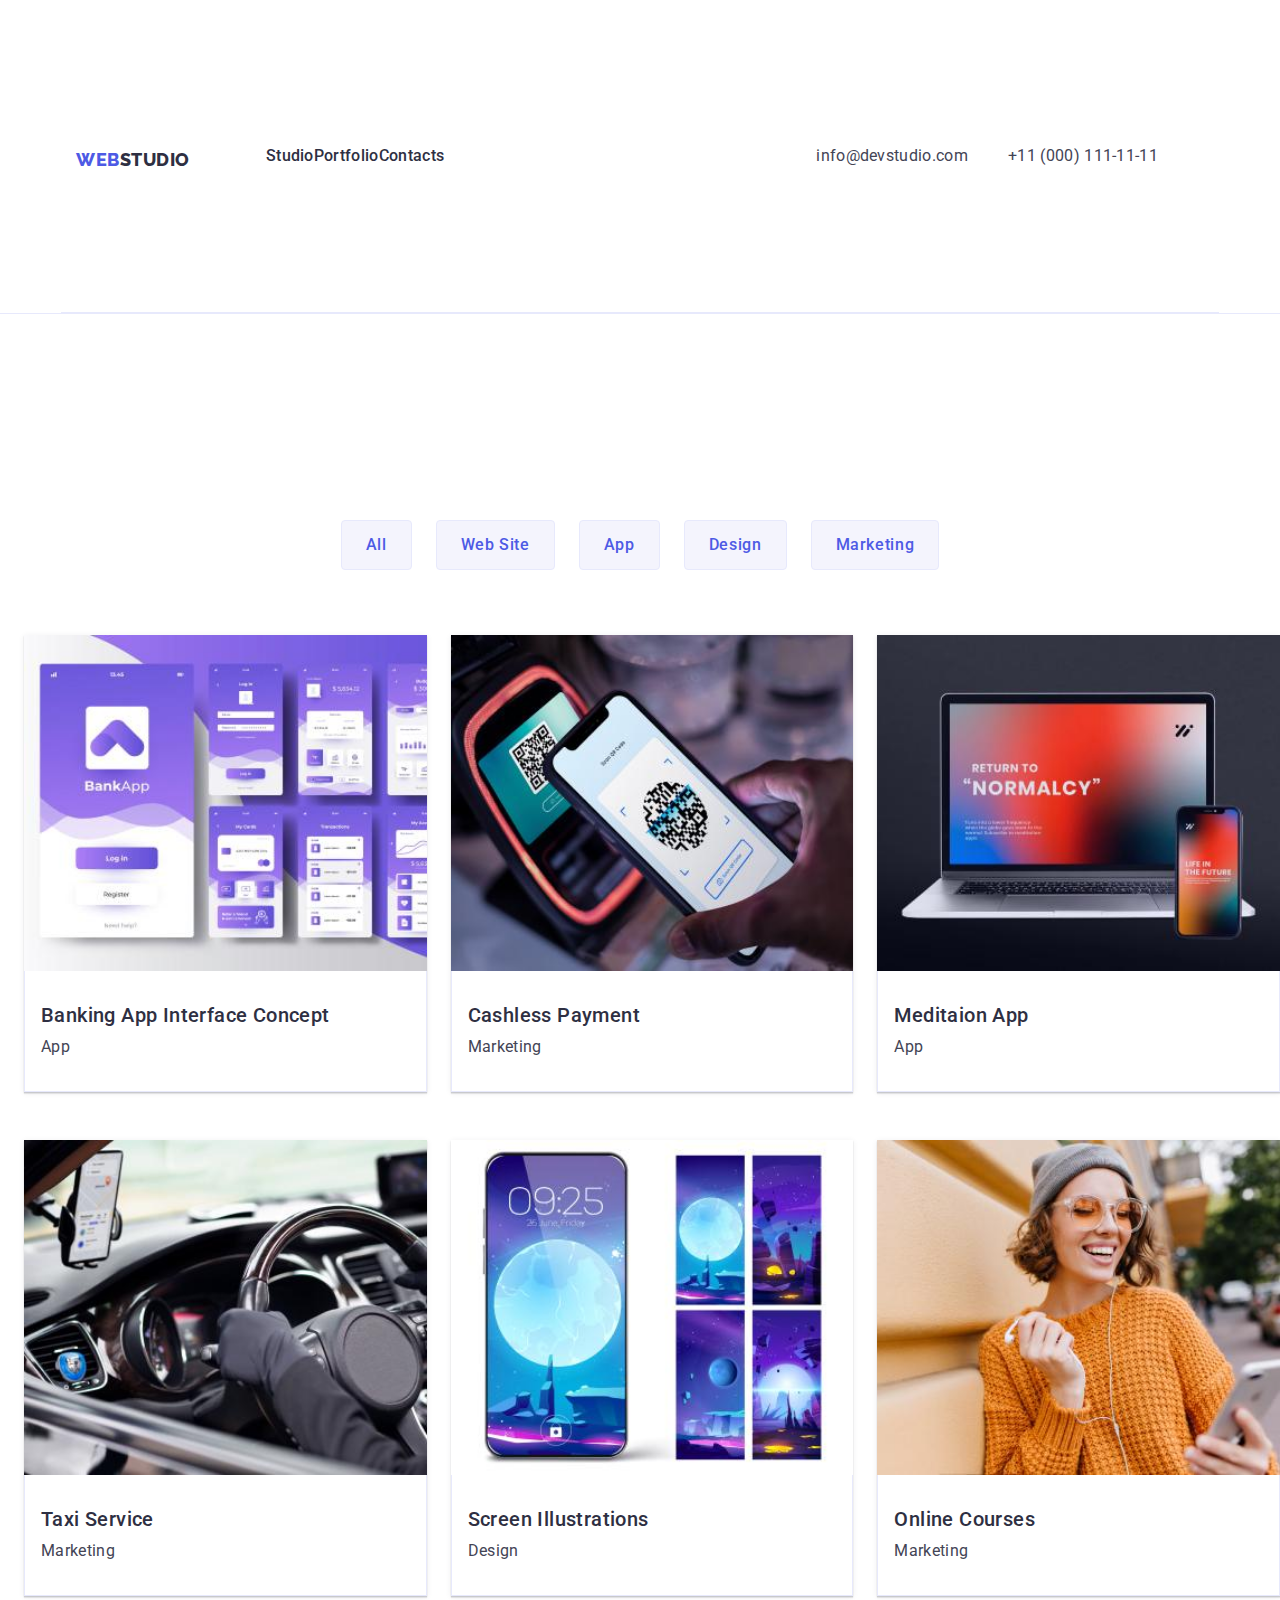
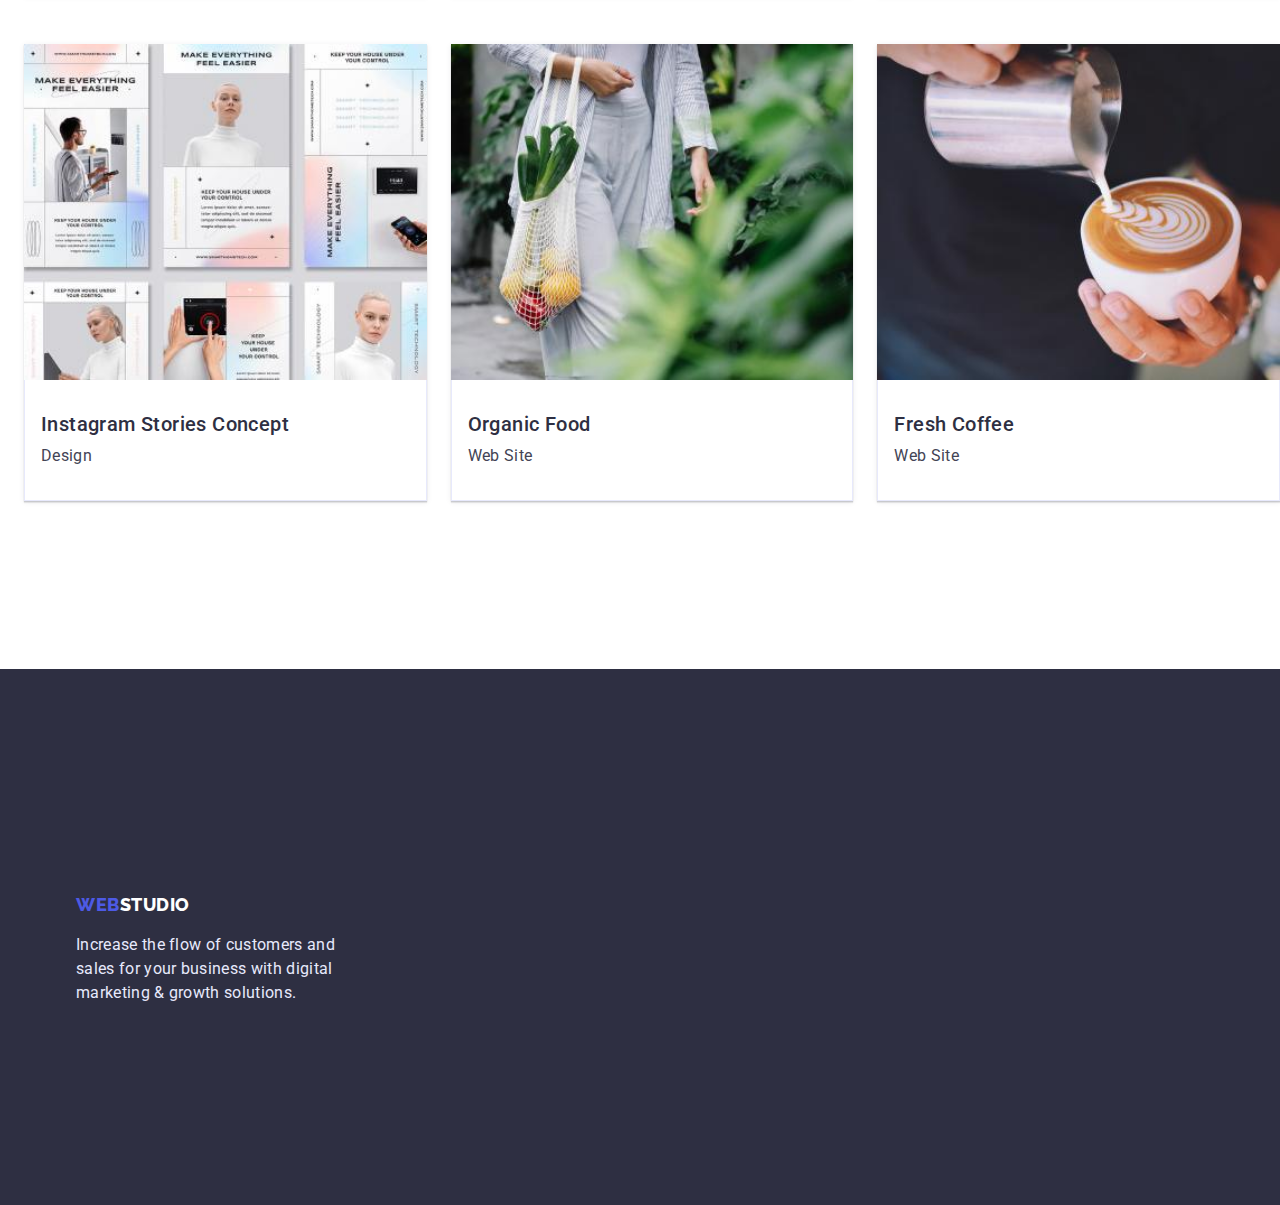
==== portfolio.html @ 68aa5634 "updated" ====
<!DOCTYPE html>
<html lang="en">
  <head>
    <meta charset="UTF-8" />
    <meta
      http-equiv="X-UA-Compatible"
      content="IE=edge"
    />
    <meta
      name="viewport"
      content="width=device-width, initial-scale=1.0"
    />
    <title>WebStudio</title>
    <link
      href="https://fonts.googleapis.com/css2?family=Raleway:wght@700&family=Roboto:wght@400;500;700;900&display=swap"
      rel="stylesheet"
    />
    <link
      href="//cdnjs.cloudflare.com/ajax/libs/modern-normalize/1.1.0/modern-normalize.min.css"
      rel="stylesheet"
    />
    <link
      rel="stylesheet"
      href="./css/styles.css"
    />
  </head>
  <body>
    <!-- Header sectionn -->
    <header class="header-section">
      <div class="container header-section border-header">
        <nav class="nav-section">
          <a
            class="logo"
            href="./index.html"
            ><span class="accent">Web</span
            ><span class="end-logo">Studio</span></a
          >
          <ul class="nav-list">
            <li>
              <a
                href="./index.html"
                class="link"
                >Studio</a
              >
            </li>
            <li>
              <a
                href="./portfolio.html"
                class="link"
                >Portfolio</a
              >
            </li>
            <li>
              <a
                href="contacts"
                class="link"
                >Contacts</a
              >
            </li>
          </ul>
          <address class="contact-section">
            <ul class="list-link">
              <li>
                <a
                  href="mailto:info@devstudio.com"
                  class="link-primary"
                  >info@devstudio.com</a
                >
              </li>
              <li>
                <a
                  href="tel:+110001111111"
                  class="link-secondary"
                  >+11 (000) 111-11-11</a
                >
              </li>
            </ul>
          </address>
        </nav>
      </div>
    </header>
    <main class="nav-page-section">
      <div class="container-button">
        <!-- hidden h1 -->
        <h1 class="visually-hidden-work-title">Navigation of the page</h1>
        <ul class="nav-button-list">
          <li>
            <button
              type="button"
              class="button-item"
            >
              All
            </button>
          </li>
          <li>
            <button
              type="button"
              class="button-item"
            >
              Web Site
            </button>
          </li>
          <li>
            <button
              type="button"
              class="button-item"
            >
              App
            </button>
          </li>
          <li>
            <button
              type="button"
              class="button-item"
            >
              Design
            </button>
          </li>
          <li>
            <button
              type="button"
              class="button-item"
            >
              Marketing
            </button>
          </li>
        </ul>
        <ul class="achivement-list">
          <li class="achivement-list-item">
            <a
              class="item-link"
              href=""
            >
              <img
                src="./images/img1.jpg"
                alt="Banking app"
                width="360"
              />
              <div class="form-card">
              <h2 class="achivement-title">Banking App Interface Concept</h2>
              <p class="achivement-text">App</p></a
            >
            </div>
          </li>
          <li class="achivement-list-item">
            <a
              class="item-link"
              href=""
            >
              <img
                src="./images/img2.jpg"
                alt="Cashless Payment"
                width="360"
              />
              <div class="form-card">
              <h2 class="achivement-title">Cashless Payment</h2>
              <p class="achivement-text">Marketing</p></a
            >
            </div>
          </li>
          <li class="achivement-list-item">
            <a
              class="item-link"
              href=""
              ><img
                src="./images/img3.jpg"
                alt="Meditaion App"
                width="360"
              />
              <div class="form-card">
              <h2 class="achivement-title">Meditaion App</h2>
              <p class="achivement-text">App</p></a
            >
            </div>
          </li>
          <li class="achivement-list-item">
            <a
              class="item-link"
              href=""
              ><img
                src="./images/img4.jpg"
                alt="Taxi Service"
                width="360"
              />
              <div class="form-card">
              <h2 class="achivement-title">Taxi Service</h2>
              <p class="achivement-text">Marketing</p></a
            >
            </div>
          </li>
          <li class="achivement-list-item">
            <a
              class="item-link"
              href=""
            >
              <img
                src="./images/img5.jpg"
                alt="Screen phone Illustrations"
                width="360"
              />
              <div class="form-card">
              <h2 class="achivement-title">Screen Illustrations</h2>
              <p class="achivement-text">Design</p></a
            >
            </div>
          </li>
          <li class="achivement-list-item">
            <a
              class="item-link"
              href=""
              ><img
                src="./images/img6.jpg"
                alt="Smiling girl"
                width="360"
              />
              <div class="form-card">
              <h2 class="achivement-title">Online Courses</h2>
              <p class="achivement-text">Marketing</p></a
            >
            </div>
          </li>
          <li class="achivement-list-item">
            <a
              class="item-link"
              href=""
            >
              <img
                src="./images/img7.jpg"
                alt="Instagram Stories Concept"
                width="360"
              />
              <div class="form-card">
              <h2 class="achivement-title">Instagram Stories Concept</h2>
              <p class="achivement-text">Design</p></a
            >
            </div>
          </li>
          <li class="achivement-list-item">
            <a
              class="item-link"
              href=""
            >
              <img
                src="./images/img8.jpg"
                alt="silhouette of a girl with a bag of vegetables"
                width="360"
              />
              <div class="form-card">
              <h2 class="achivement-title">Organic Food</h2>
              <p class="achivement-text">Web Site</p></a
            >
            </div>
          </li>
          <li class="achivement-list-item">
            <a
              class="item-link"
              href=""
            >
              <img
                src="./images/img9.jpg"
                alt="a cup of coffee"
                width="360"
              />
              <div class="form-card">
              <h2 class="achivement-title">Fresh Coffee</h2>
              <p class="achivement-text">Web Site</p></a
            >
            </div>
          </li>
        </ul>
      </div>
    </main>
    <!-- Footer section-->
    <footer class="footer-logo-section">
      <div class="container footer-logo-section">
      <a
        class="logo"
        href="./index.html"
        ><span class="accent">Web</span
        ><span class="footer-logo">Studio</span></a
      >
      <p class="text-logo">
        Increase the flow of customers and <br />
        sales for your business with digital <br />
        marketing & growth solutions.
      </p>
      </div>
    </footer>
  </body>
</html>
---- css/styles.css ----
:root {
  --primary-white-color: #ffffff;
  --primary-text-color: #434455;
  --title-text-color: #2e2f42;
  --accent-color: #4d5ae5;
  --background-white-color: #e5e5e5;
  --seconday-white-color: #f4f4fd;
  --pressed-color: #404bbf;
  --button-border: #e7e9fc;
}

/* -------------------------------------reset styles-------------------------------------- */

*,
*::before,
*::after {
  box-sizing: border-box;
}

h1,
h2,
h3,
h4,
p {
  margin-top: 0;
  margin-bottom: 0;
}

ul {
  list-style: none;
  margin-top: 0;
  margin-bottom: 0;
  padding-left: 0;
}

a {
  text-decoration: none;
}

img {
  display: block;
  width: 100%;
  height: auto;
}

button {
  cursor: pointer;
}
/* ------------------------------------------------------------------------------------ */
body {
  font-family: "Roboto", sans-serif;
  color: var(--primary-text-color);
  background-color: var(--primary-white-color);
  letter-spacing: 0.02em;
  border: 2px;
}
/* ------------------------------------------------------------------------------------ */
.container {
  max-width: 1158px;
  margin: 0 auto;
  padding: 0 15px;
}
.container {
  padding-top: 120px;
  padding-bottom: 120px;
}
/* -------------------------------------Navigation section--------------------------------- */
.header-section {
  background: var(--primary-white-color);
  border-bottom: 1px solid var(--button-border);
}
.header-list {
  display: flex;
  justify-content: space-between;
}
.nav-section {
  display: flex;
  align-items: center;
}
.nav-list {
  display: flex;
  align-items: center;
  list-style: none;
}
.list-link {
  display: flex;
  align-items: center;
  list-style: none;
}
.contact-section {
  margin-left: 332px;
}

.logo {
  accent-color: var(--accent-color);
  font-family: "Raleway", sans-serif;
  font-weight: 800;
  font-size: 18px;
  line-height: 1.33;
  letter-spacing: 0.03em;
  text-transform: uppercase;
  text-decoration: none;
  margin-right: 76px;
  padding-top: 24px;
  padding-bottom: 24px;
}
.end-logo {
  color: var(--title-text-color);
}
.nav-list > .nav-item:not(:last-child) {
  margin-right: 40px;
}
.nav-list a:hover,
.nav-list a:focus {
  color: var(--accent-color);
}
.nav-item {
  text-decoration: none;
  font-weight: 500;
  font-size: 16;
  line-height: 1.5;
  color: var(--title-text-color);
  padding-top: 24px;
  padding-bottom: 24px;
}

.link {
  color: var(--title-text-color);
  text-decoration: none;
  font-weight: 500;
  font-size: 16px;
  line-height: 1.5;
  letter-spacing: 0.02em;
  padding-top: 24px;
  padding-bottom: 24px;
}

.link-primary,
.link-secondary {
  display: block;
  color: var(--primary-text-color);
  font-style: normal;
  font-weight: 400;
  font-size: 16px;
  line-height: 1.5;
  letter-spacing: 0.02em;
  margin-left: 40px;
  padding-top: 24px;
  padding-bottom: 24px;
}

.list-link a:hover,
.list-link a:focus {
  color: var(--accent-color);
}
/*---------------------------------------- Main Section------------------------------------------ */
.hero-section {
  text-align: center;
  background: var(--title-text-color);
  padding-top: 188px;
  padding-bottom: 188px;
}
.hero-title {
  display: block;
  margin-bottom: 48px;
  font-size: 56px;
  line-height: 1.07;
  letter-spacing: 0.02em;
  color: var(--primary-white-color);
}
.button {
  background: var(--accent-color);
  box-shadow: 0px 4px 4px rgba(0, 0, 0, 0.15);
  border-radius: 4px;
  border: transparent;
  font-family: inherit;
  font-size: 16px;
  display: block;
  padding: 16px 32px;
  margin: 0 auto;
  line-height: 1.5;
  display: block;
  align-items: center;
  letter-spacing: 0.04em;
  color: var(--primary-white-color);
  cursor: pointer;
}
.button:hover,
.button:focus {
  background: var(--pressed-color);
  display: block;
  flex-direction: row;
  align-items: flex-start;
  background: var(--pressed-color);
  box-shadow: 0px 4px 4px rgba(0, 0, 0, 0.15);
  border-radius: 4px;
}
/* -----------------------------------------Feutures section--------------------------------------- */

.features-section {
  padding-top: 120px;
  padding-bottom: 120px;
  text-align: center;
}
.visually-hidden-title {
  position: absolute;
  white-space: nowrap;
  width: 1px;
  height: 1px;
  overflow: hidden;
  border: 0;
  padding: 0;
  clip: rect(0 0 0 0);
  clip-path: inset(50%);
  margin: -1px;
}
.features-list {
  text-align: left;
  display: flex;
  margin: 0;
  padding: 0;
  column-gap: 24px;
  justify-content: space-between;
}
.features-list .features-item {
  flex-basis: calc((100% - 3 * 24px) / 4);
}

.features-list > .features-item {
  width: 264px;
  margin-right: 24px;
}
.features-list > .features-item:last-child {
  margin-right: 0;
}
.feature-subtitle {
  color: var(--title-text-color);
  font-weight: 500;
  font-size: 20px;
  line-height: 1.2;
  letter-spacing: 0.02em;
  margin-bottom: 8px;
}
.text {
  color: var(--primary-text-color);
  font-size: 16px;
  line-height: 1.5;
  letter-spacing: 0.02em;
}

/*------------------------ Mission section----------------  */
.mission-section {
  padding-bottom: 120px;
}

.mission-title {
  padding-bottom: 72px;
  text-align: center;
  font-size: 36px;
  line-height: 1.11;
  letter-spacing: 0.02em;
  text-transform: capitalize;
  color: var(--title-text-color);
}
.mission-list {
  display: flex;
  flex-wrap: wrap;
  column-gap: 24px;
  list-style: none;
}
.mission-list-item {
  padding-bottom: 120px;
  flex-basis: calc((100% - 2 * 24px) / 3);
  box-sizing: border-box;
  width: 360px;
  height: 300px;
  background: linear-gradient(
      0deg,
      rgba(77, 90, 229, 0.1),
      rgba(77, 90, 229, 0.1)
    ),
    url(monitor.jpg);
  background-blend-mode: soft-light, normal;
  border: 1px solid var(--button-border);
}
/*--------------------------- Team section--------------- */
.team-section {
  padding-top: 120px;
  padding-bottom: 120px;
  background: var(--primary-white-color);
  border-radius: 16px 16px 0px 0px;
  background-color: var(--seconday-white-color);
}
.team-title {
  padding-top: 120px;
  margin-bottom: 72px;
  text-align: center;
  font-size: 36px;
  line-height: 1.11;
  letter-spacing: 0.02em;
  text-transform: capitalize;
  color: var(--title-text-color);
}
.team-list {
  padding-bottom: 120px;
  display: flex;
  flex-wrap: wrap;
  gap: 24px;
  list-style: none;
}
.team-list > .card {
  border-radius: 0px 0px 4px 4px;
}
.team-list > .card:last-child {
  margin-right: 0;
}

.card {
  margin-bottom: 32px;
  display: block;
  max-width: 100%;
  height: auto;
  flex-basis: calc((100% - 3 * 24px) / 4);
  width: 264px;
  background: var(--primary-white-color);
}
.team-subtitle {
  margin-bottom: 8px;
  text-align: center;
  font-size: 20px;
  line-height: 1.5;
  letter-spacing: 0.02em;
  color: var(--title-text-color);
}
.text-description {
  margin-bottom: 32px;
  text-align: center;
  font-size: 16px;
  line-height: 1.5;
  letter-spacing: 0.02em;
  color: var(--primary-text-color);
}
/* ------------------------------Footer-------------------- */
.footer-logo-section {
  background: var(--title-text-color);
  padding-top: 100px;
  padding-bottom: 100px;
}
.container {
}
.logo {
  padding-bottom: 16px;
  display: block;
  accent-color: var(--accent-color);
  font-family: "Raleway", sans-serif;
  font-weight: 800;
  font-size: 18px;
  line-height: 1.33;
  letter-spacing: 0.03em;
  text-transform: uppercase;
  color: var(--accent-color);
  text-decoration: none;
}
.footer-logo {
  color: var(--primary-white-color);
}
.text-logo {
  display: block;
  font-size: 16px;

  line-height: 1.5;
  letter-spacing: 0.02em;
  color: var(--button-border);
}
/* ------------------------portfolio---------------------- */
.nav-page-section {
  background: var(--primary-white-color);
  padding-top: 103px;
  padding-bottom: 120px;
}
.visually-hidden-work-title {
  position: absolute;
  white-space: nowrap;
  width: 1px;
  height: 1px;
  overflow: hidden;
  border: 0;
  padding: 0;
  clip: rect(0 0 0 0);
  clip-path: inset(50%);
  margin: -1px;
}

.nav-button-list {
  margin-left: auto;
  margin-right: auto;
  padding-left: 15px;
  padding-right: 15px;
  padding-top: 103px;
  padding-bottom: 65px;
  display: flex;
  justify-content: center;
  column-gap: 24px;
  list-style: none;
}
.nav-button-list > .button-item:not(:last-child) {
  margin-right: 24px;
}

.button-item {
  justify-content: center;
  min-width: 69px;
  display: inline-block;
  padding: 12px 24px;
  box-sizing: border-box;
  background: var(--seconday-white-color);
  border: 1px solid var(--button-border);
  border-radius: 4px;
  font-family: inherit;
  font-weight: 500;
  font-size: 16px;
  line-height: 1.5;
  letter-spacing: 0.04em;
  color: var(--accent-color);
  cursor: pointer;
}
.button-item:hover,
.button-item:focus {
  background: var(--accent-color);
  box-shadow: 0px 3px 1px rgba(0, 0, 0, 0.1), 0px 2px 1px rgba(0, 0, 0, 0.08),
    0px 2px 2px rgba(0, 0, 0, 0.12);
  color: var(--primary-white-color);
}
.achivement-list {
  margin-left: 24px;
  margin-bottom: 48px;
  display: flex;
  flex-wrap: wrap;
  column-gap: 24px;
  row-gap: 48px;
  list-style: none;
}
.achivement-list-item {
  flex-basis: calc((100% - 2 * 24px) / 3);
  width: 360px;
  background: linear-gradient(
      0deg,
      rgba(77, 90, 229, 0.1),
      rgba(77, 90, 229, 0.1)
    ),
    url(img1.jpg);
  background-blend-mode: soft-light, normal;
  mix-blend-mode: normal;
  background: var(--primary-white-color);
  order: 0.5px solid var(--seconday-white-color);
  box-shadow: 0px 1px 6px rgba(46, 47, 66, 0.08),
    0px 1px 1px rgba(46, 47, 66, 0.16), 0px 2px 1px rgba(46, 47, 66, 0.08);
}
.form-card {
  padding: 32px 16px;
  border: 1px solid #e7e9fc;
  border-top: none;
}
.item-link {
  text-decoration: none;
}
.achivement-title {
  font-weight: 500;
  font-size: 20px;
  line-height: 1.2;
  letter-spacing: 0.02em;
  margin-bottom: 8px;
  color: var(--title-text-color);
}
.achivement-text {
  font-size: 16px;
  line-height: 1.5;
  letter-spacing: 0.02em;
  color: var(--primary-text-color);
}
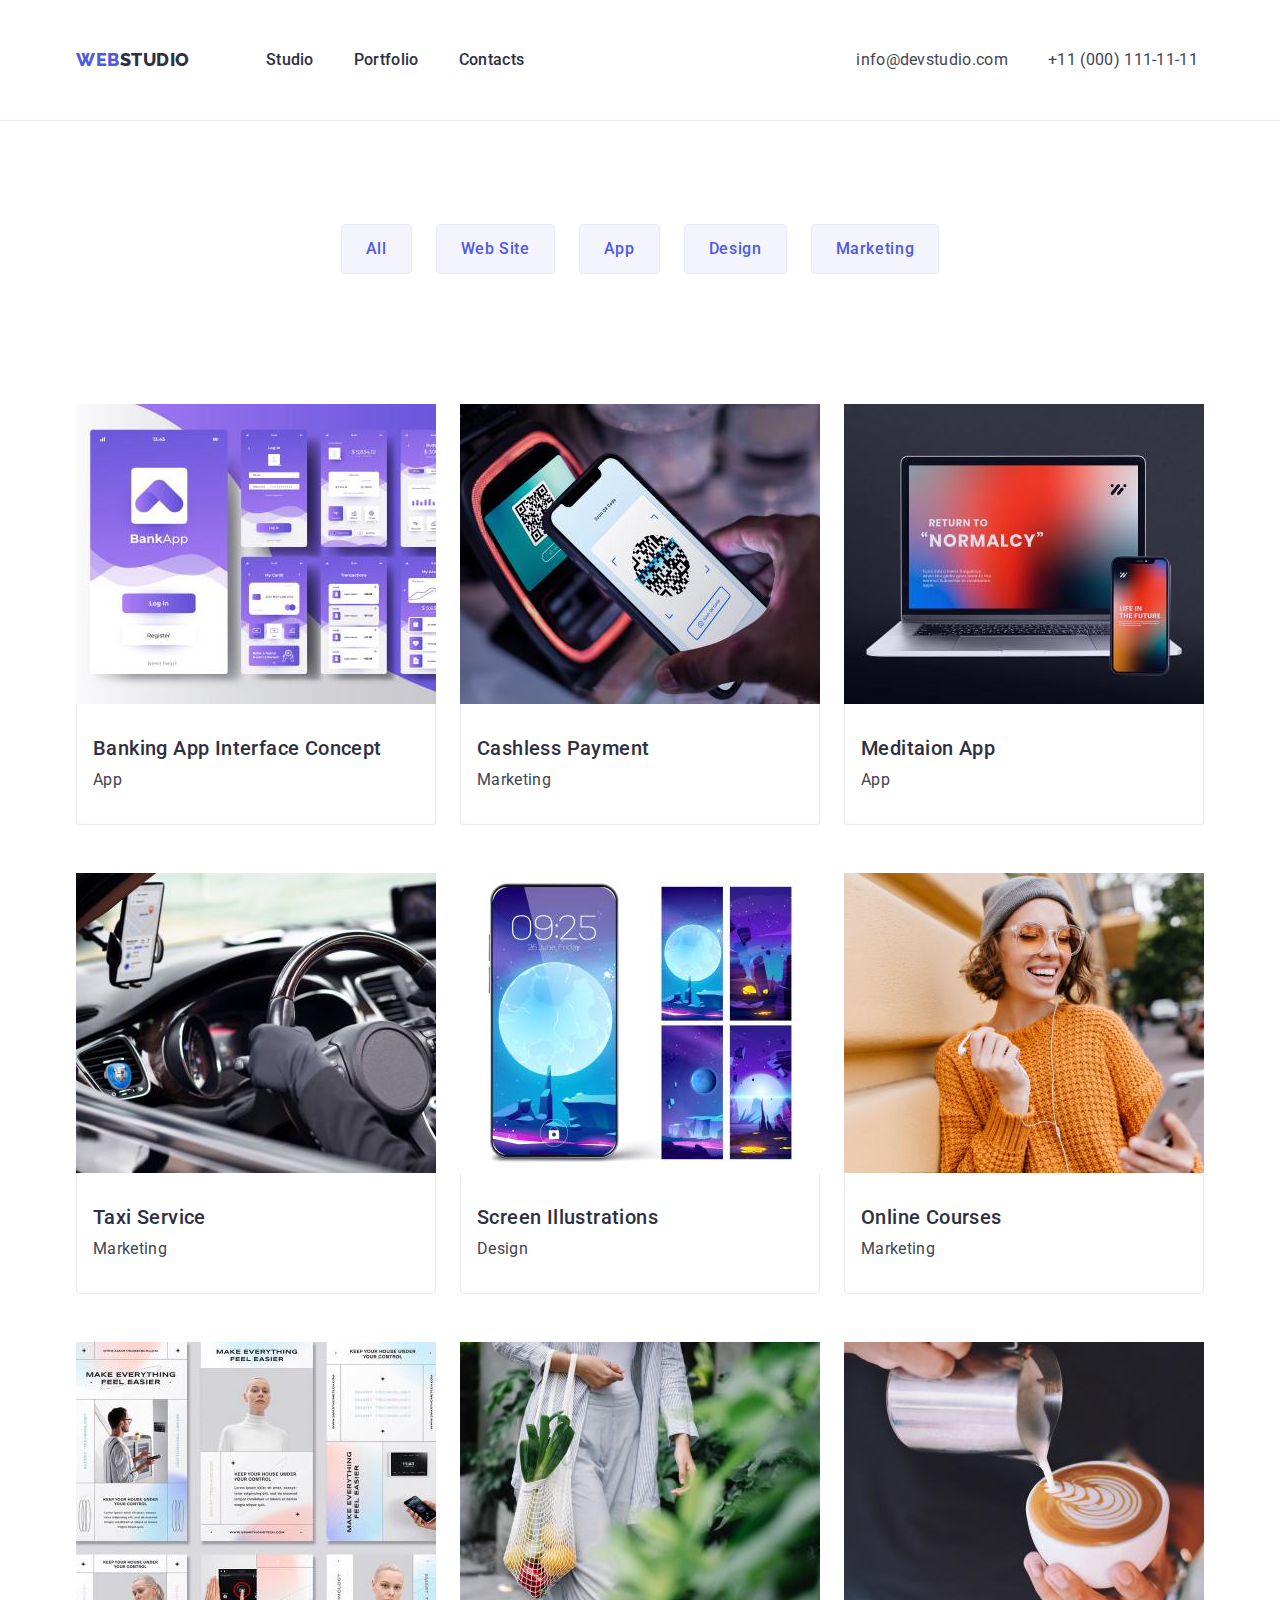
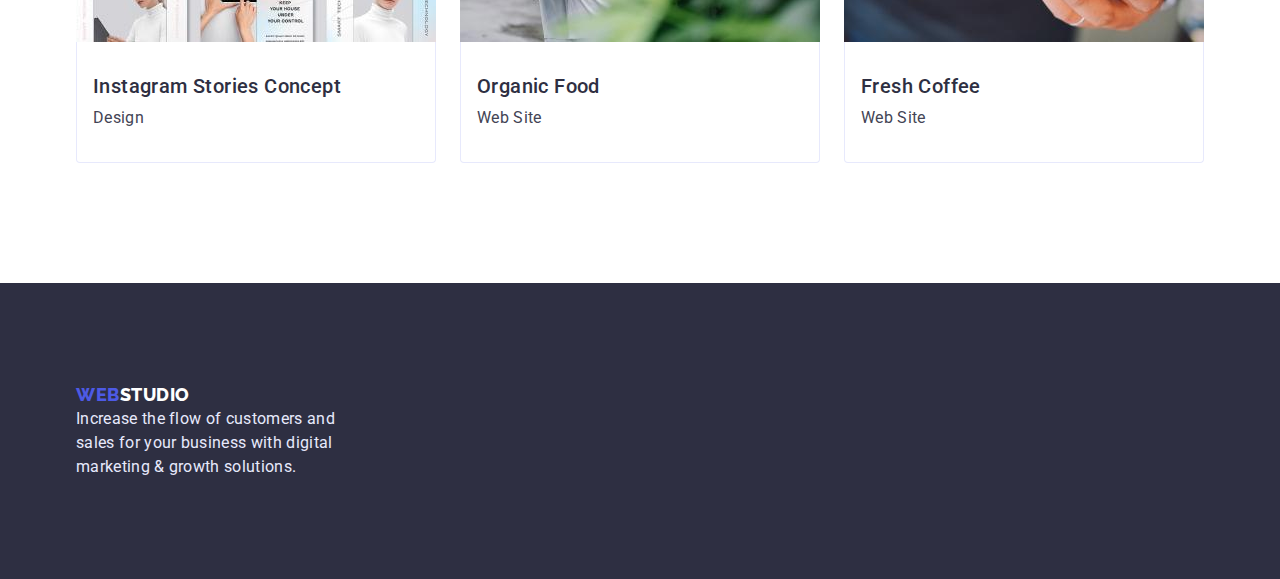
==== commit ee67539f: "css update" ====
--- a/portfolio.html
+++ b/portfolio.html
@@ -27,263 +27,213 @@
   <body>
     <!-- Header sectionn -->
     <header class="header-section">
-      <div class="container header-section border-header">
-        <nav class="nav-section">
-          <a
-            class="logo"
-            href="./index.html"
-            ><span class="accent">Web</span
-            ><span class="end-logo">Studio</span></a
-          >
-          <ul class="nav-list">
-            <li>
-              <a
-                href="./index.html"
-                class="link"
-                >Studio</a
-              >
-            </li>
-            <li>
-              <a
-                href="./portfolio.html"
-                class="link"
-                >Portfolio</a
-              >
-            </li>
-            <li>
-              <a
-                href="contacts"
-                class="link"
-                >Contacts</a
-              >
-            </li>
-          </ul>
-          <address class="contact-section">
-            <ul class="list-link">
-              <li>
+      <div class="container">
+        <div class="header-list">
+          <nav class="nav-section">
+            <a
+              class="logo"
+              href="./index.html"
+              ><span class="accent">Web</span
+              ><span class="end-logo">Studio</span></a
+            >
+            <ul class="nav-list">
+              <li class="nav-item">
                 <a
-                  href="mailto:info@devstudio.com"
-                  class="link-primary"
-                  >info@devstudio.com</a
+                  href="./index.html"
+                  class="link"
+                  >Studio</a
                 >
               </li>
-              <li>
+              <li class="nav-item">
                 <a
-                  href="tel:+110001111111"
-                  class="link-secondary"
-                  >+11 (000) 111-11-11</a
+                  href="./portfolio.html"
+                  class="link"
+                  >Portfolio</a
+                >
+              </li>
+              <li class="nav-item">
+                <a
+                  href="contacts"
+                  class="link"
+                  >Contacts</a
                 >
               </li>
             </ul>
-          </address>
-        </nav>
+            <address class="contact-section">
+              <ul class="list-link">
+                <li>
+                  <a
+                    href="mailto:info@devstudio.com"
+                    class="link-primary"
+                    >info@devstudio.com</a
+                  >
+                </li>
+                <li>
+                  <a
+                    href="tel:+110001111111"
+                    class="link-secondary"
+                    >+11 (000) 111-11-11</a
+                  >
+                </li>
+              </ul>
+            </address>
+          </nav>
+        </div>
       </div>
     </header>
-    <main class="nav-page-section">
-      <div class="container-button">
+    <main>
+      <section class="nav-page-section">
+      <div class="container">
         <!-- hidden h1 -->
         <h1 class="visually-hidden-work-title">Navigation of the page</h1>
         <ul class="nav-button-list">
           <li>
-            <button
-              type="button"
-              class="button-item"
-            >
-              All
-            </button>
-          </li>
-          <li>
-            <button
-              type="button"
-              class="button-item"
-            >
-              Web Site
-            </button>
-          </li>
-          <li>
-            <button
-              type="button"
-              class="button-item"
-            >
-              App
-            </button>
-          </li>
-          <li>
-            <button
-              type="button"
-              class="button-item"
-            >
-              Design
-            </button>
-          </li>
-          <li>
-            <button
-              type="button"
-              class="button-item"
-            >
-              Marketing
-            </button>
+            <button type="button" class="button-item">All</button>
+          </li>
+          <li>
+             <button type="button" class="button-item">Web Site</button>
+          </li>
+          <li>
+            <button type="button" class="button-item">App</button>
+          </li>
+          <li>
+            <button type="button" class="button-item"> Design</button>
+          </li>
+          <li>
+            <button type="button" class="button-item">Marketing</button>
           </li>
         </ul>
         <ul class="achivement-list">
           <li class="achivement-list-item">
-            <a
-              class="item-link"
-              href=""
-            >
+            <a class="item-link" href="">
               <img
                 src="./images/img1.jpg"
                 alt="Banking app"
-                width="360"
-              />
+                width="360"/>
               <div class="form-card">
               <h2 class="achivement-title">Banking App Interface Concept</h2>
-              <p class="achivement-text">App</p></a
-            >
-            </div>
-          </li>
-          <li class="achivement-list-item">
-            <a
-              class="item-link"
-              href=""
-            >
+              <p class="achivement-text">App</p>
+            </a>
+            </div>
+          </li>
+          <li class="achivement-list-item">
+            <a class="item-link" href="">
               <img
                 src="./images/img2.jpg"
                 alt="Cashless Payment"
-                width="360"
-              />
+                width="360"/>
               <div class="form-card">
               <h2 class="achivement-title">Cashless Payment</h2>
-              <p class="achivement-text">Marketing</p></a
-            >
-            </div>
-          </li>
-          <li class="achivement-list-item">
-            <a
-              class="item-link"
-              href=""
-              ><img
+              <p class="achivement-text">Marketing</p>
+            </a>
+            </div>
+          </li>
+          <li class="achivement-list-item">
+            <a class="item-link" href="">
+              <img
                 src="./images/img3.jpg"
                 alt="Meditaion App"
-                width="360"
-              />
+                width="360"/>
               <div class="form-card">
               <h2 class="achivement-title">Meditaion App</h2>
-              <p class="achivement-text">App</p></a
-            >
+              <p class="achivement-text">App</p>
+            </a>
             </div>
           </li>
           <li class="achivement-list-item">
             <a
               class="item-link"
-              href=""
-              ><img
+              href="">
+              <img
                 src="./images/img4.jpg"
                 alt="Taxi Service"
-                width="360"
-              />
+                width="360"/>
               <div class="form-card">
               <h2 class="achivement-title">Taxi Service</h2>
-              <p class="achivement-text">Marketing</p></a
-            >
-            </div>
-          </li>
-          <li class="achivement-list-item">
-            <a
-              class="item-link"
-              href=""
-            >
+              <p class="achivement-text">Marketing</p>
+            </a>
+            </div>
+          </li>
+          <li class="achivement-list-item">
+            <a class="item-link" href="">
               <img
                 src="./images/img5.jpg"
                 alt="Screen phone Illustrations"
-                width="360"
-              />
+                width="360"/>
               <div class="form-card">
               <h2 class="achivement-title">Screen Illustrations</h2>
-              <p class="achivement-text">Design</p></a
-            >
-            </div>
-          </li>
-          <li class="achivement-list-item">
-            <a
-              class="item-link"
-              href=""
-              ><img
+              <p class="achivement-text">Design</p>
+            </a>
+            </div>
+          </li>
+          <li class="achivement-list-item">
+            <a
+              class="item-link" href="">
+              <img
                 src="./images/img6.jpg"
                 alt="Smiling girl"
-                width="360"
-              />
+                width="360"/>
               <div class="form-card">
               <h2 class="achivement-title">Online Courses</h2>
-              <p class="achivement-text">Marketing</p></a
-            >
-            </div>
-          </li>
-          <li class="achivement-list-item">
-            <a
-              class="item-link"
-              href=""
-            >
+              <p class="achivement-text">Marketing</p>
+            </a>
+            </div>
+          </li>
+          <li class="achivement-list-item">
+            <a
+              class="item-link" href="">
               <img
                 src="./images/img7.jpg"
                 alt="Instagram Stories Concept"
-                width="360"
-              />
+                width="360"/>
               <div class="form-card">
               <h2 class="achivement-title">Instagram Stories Concept</h2>
-              <p class="achivement-text">Design</p></a
-            >
-            </div>
-          </li>
-          <li class="achivement-list-item">
-            <a
-              class="item-link"
-              href=""
-            >
+              <p class="achivement-text">Design</p></a>
+            </div>
+          </li>
+          <li class="achivement-list-item">
+            <a
+              class="item-link" href="">
               <img
                 src="./images/img8.jpg"
                 alt="silhouette of a girl with a bag of vegetables"
-                width="360"
-              />
+                width="360"/>
               <div class="form-card">
               <h2 class="achivement-title">Organic Food</h2>
-              <p class="achivement-text">Web Site</p></a
-            >
-            </div>
-          </li>
-          <li class="achivement-list-item">
-            <a
-              class="item-link"
-              href=""
-            >
+              <p class="achivement-text">Web Site</p>
+            </a>
+            </div>
+          </li>
+          <li class="achivement-list-item">
+            <a class="item-link" href="">
               <img
                 src="./images/img9.jpg"
                 alt="a cup of coffee"
-                width="360"
-              />
+                width="360"/>
               <div class="form-card">
               <h2 class="achivement-title">Fresh Coffee</h2>
-              <p class="achivement-text">Web Site</p></a
-            >
+              <p class="achivement-text">Web Site</p>
+            </a>
             </div>
           </li>
         </ul>
       </div>
+      </section>
     </main>
     <!-- Footer section-->
-    <footer class="footer-logo-section">
-      <div class="container footer-logo-section">
-      <a
-        class="logo"
-        href="./index.html"
-        ><span class="accent">Web</span
-        ><span class="footer-logo">Studio</span></a
-      >
-      <p class="text-logo">
-        Increase the flow of customers and <br />
-        sales for your business with digital <br />
-        marketing & growth solutions.
-      </p>
+     <footer class="footer-logo-section">
+      <div class="container">
+        <a
+          class="logo"
+          href="./index.html"
+          ><span class="accent">Web</span
+          ><span class="footer-logo">Studio</span></a
+        >
+        <p class="text-logo">
+          Increase the flow of customers and <br />
+          sales for your business with digital <br />
+          marketing & growth solutions.
+        </p>
       </div>
     </footer>
   </body>
--- a/css/styles.css
+++ b/css/styles.css
@@ -56,18 +56,23 @@
 }
 /* ------------------------------------------------------------------------------------ */
 .container {
+  padding-top: 120px;
+  padding-bottom: 120px;
   max-width: 1158px;
   margin: 0 auto;
   padding: 0 15px;
 }
-.container {
-  padding-top: 120px;
-  padding-bottom: 120px;
-}
+
 /* -------------------------------------Navigation section--------------------------------- */
 .header-section {
+  padding-top: 24px;
+  padding-bottom: 24px;
   background: var(--primary-white-color);
   border-bottom: 1px solid var(--button-border);
+}
+.container {
+  margin: 0 auto;
+  padding: 0 15px;
 }
 .header-list {
   display: flex;
@@ -120,10 +125,7 @@
   font-size: 16;
   line-height: 1.5;
   color: var(--title-text-color);
-  padding-top: 24px;
-  padding-bottom: 24px;
-}
-
+}
 .link {
   color: var(--title-text-color);
   text-decoration: none;
@@ -144,11 +146,12 @@
   font-size: 16px;
   line-height: 1.5;
   letter-spacing: 0.02em;
-  margin-left: 40px;
   padding-top: 24px;
   padding-bottom: 24px;
 }
-
+.link-secondary {
+  margin-left: 40px;
+}
 .list-link a:hover,
 .list-link a:focus {
   color: var(--accent-color);
@@ -160,6 +163,12 @@
   padding-top: 188px;
   padding-bottom: 188px;
 }
+.container {
+  width: 1158px;
+  margin: 0 auto;
+  padding: 0 15px;
+}
+
 .hero-title {
   display: block;
   margin-bottom: 48px;
@@ -187,7 +196,6 @@
 }
 .button:hover,
 .button:focus {
-  background: var(--pressed-color);
   display: block;
   flex-direction: row;
   align-items: flex-start;
@@ -201,6 +209,8 @@
   padding-top: 120px;
   padding-bottom: 120px;
   text-align: center;
+}
+.container {
 }
 .visually-hidden-title {
   position: absolute;
@@ -217,25 +227,20 @@
 .features-list {
   text-align: left;
   display: flex;
-  margin: 0;
-  padding: 0;
-  column-gap: 24px;
   justify-content: space-between;
 }
-.features-list .features-item {
-  flex-basis: calc((100% - 3 * 24px) / 4);
-}
-
-.features-list > .features-item {
+
+.features-item {
+  width: calc((100% - 72px) / 4);
+  flex-grow: 0;
+}
+.features-item:not(:last-child) {
+  margin-top: 0 24px 0 0;
+}
+.feature-subtitle {
+  color: var(--title-text-color);
+  font-weight: 500;
   width: 264px;
-  margin-right: 24px;
-}
-.features-list > .features-item:last-child {
-  margin-right: 0;
-}
-.feature-subtitle {
-  color: var(--title-text-color);
-  font-weight: 500;
   font-size: 20px;
   line-height: 1.2;
   letter-spacing: 0.02em;
@@ -243,6 +248,7 @@
 }
 .text {
   color: var(--primary-text-color);
+  width: 264px;
   font-size: 16px;
   line-height: 1.5;
   letter-spacing: 0.02em;
@@ -292,7 +298,6 @@
   background-color: var(--seconday-white-color);
 }
 .team-title {
-  padding-top: 120px;
   margin-bottom: 72px;
   text-align: center;
   font-size: 36px;
@@ -302,7 +307,6 @@
   color: var(--title-text-color);
 }
 .team-list {
-  padding-bottom: 120px;
   display: flex;
   flex-wrap: wrap;
   gap: 24px;
@@ -322,6 +326,9 @@
   height: auto;
   flex-basis: calc((100% - 3 * 24px) / 4);
   width: 264px;
+}
+.form-card {
+  border-radius: 0px 0px 4px 4px;
   background: var(--primary-white-color);
 }
 .team-subtitle {
@@ -333,7 +340,6 @@
   color: var(--title-text-color);
 }
 .text-description {
-  margin-bottom: 32px;
   text-align: center;
   font-size: 16px;
   line-height: 1.5;
@@ -346,10 +352,7 @@
   padding-top: 100px;
   padding-bottom: 100px;
 }
-.container {
-}
 .logo {
-  padding-bottom: 16px;
   display: block;
   accent-color: var(--accent-color);
   font-family: "Raleway", sans-serif;
@@ -360,14 +363,16 @@
   text-transform: uppercase;
   color: var(--accent-color);
   text-decoration: none;
-}
+  padding-top: 0;
+  padding-bottom: 0;
+}
+
 .footer-logo {
   color: var(--primary-white-color);
 }
 .text-logo {
   display: block;
   font-size: 16px;
-
   line-height: 1.5;
   letter-spacing: 0.02em;
   color: var(--button-border);
@@ -376,7 +381,10 @@
 .nav-page-section {
   background: var(--primary-white-color);
   padding-top: 103px;
-  padding-bottom: 120px;
+}
+.container {
+  margin: 0 auto;
+  padding: 0 15px;
 }
 .visually-hidden-work-title {
   position: absolute;
@@ -392,12 +400,10 @@
 }
 
 .nav-button-list {
+  padding-bottom: 65px;
   margin-left: auto;
   margin-right: auto;
-  padding-left: 15px;
-  padding-right: 15px;
-  padding-top: 103px;
-  padding-bottom: 65px;
+  margin-bottom: 65px;
   display: flex;
   justify-content: center;
   column-gap: 24px;
@@ -427,38 +433,24 @@
 .button-item:hover,
 .button-item:focus {
   background: var(--accent-color);
-  box-shadow: 0px 3px 1px rgba(0, 0, 0, 0.1), 0px 2px 1px rgba(0, 0, 0, 0.08),
-    0px 2px 2px rgba(0, 0, 0, 0.12);
   color: var(--primary-white-color);
 }
 .achivement-list {
-  margin-left: 24px;
-  margin-bottom: 48px;
   display: flex;
   flex-wrap: wrap;
   column-gap: 24px;
   row-gap: 48px;
   list-style: none;
+  padding-bottom: 120px;
 }
 .achivement-list-item {
   flex-basis: calc((100% - 2 * 24px) / 3);
   width: 360px;
-  background: linear-gradient(
-      0deg,
-      rgba(77, 90, 229, 0.1),
-      rgba(77, 90, 229, 0.1)
-    ),
-    url(img1.jpg);
-  background-blend-mode: soft-light, normal;
-  mix-blend-mode: normal;
   background: var(--primary-white-color);
-  order: 0.5px solid var(--seconday-white-color);
-  box-shadow: 0px 1px 6px rgba(46, 47, 66, 0.08),
-    0px 1px 1px rgba(46, 47, 66, 0.16), 0px 2px 1px rgba(46, 47, 66, 0.08);
 }
 .form-card {
   padding: 32px 16px;
-  border: 1px solid #e7e9fc;
+  border: 0.5px solid var(--button-border);
   border-top: none;
 }
 .item-link {
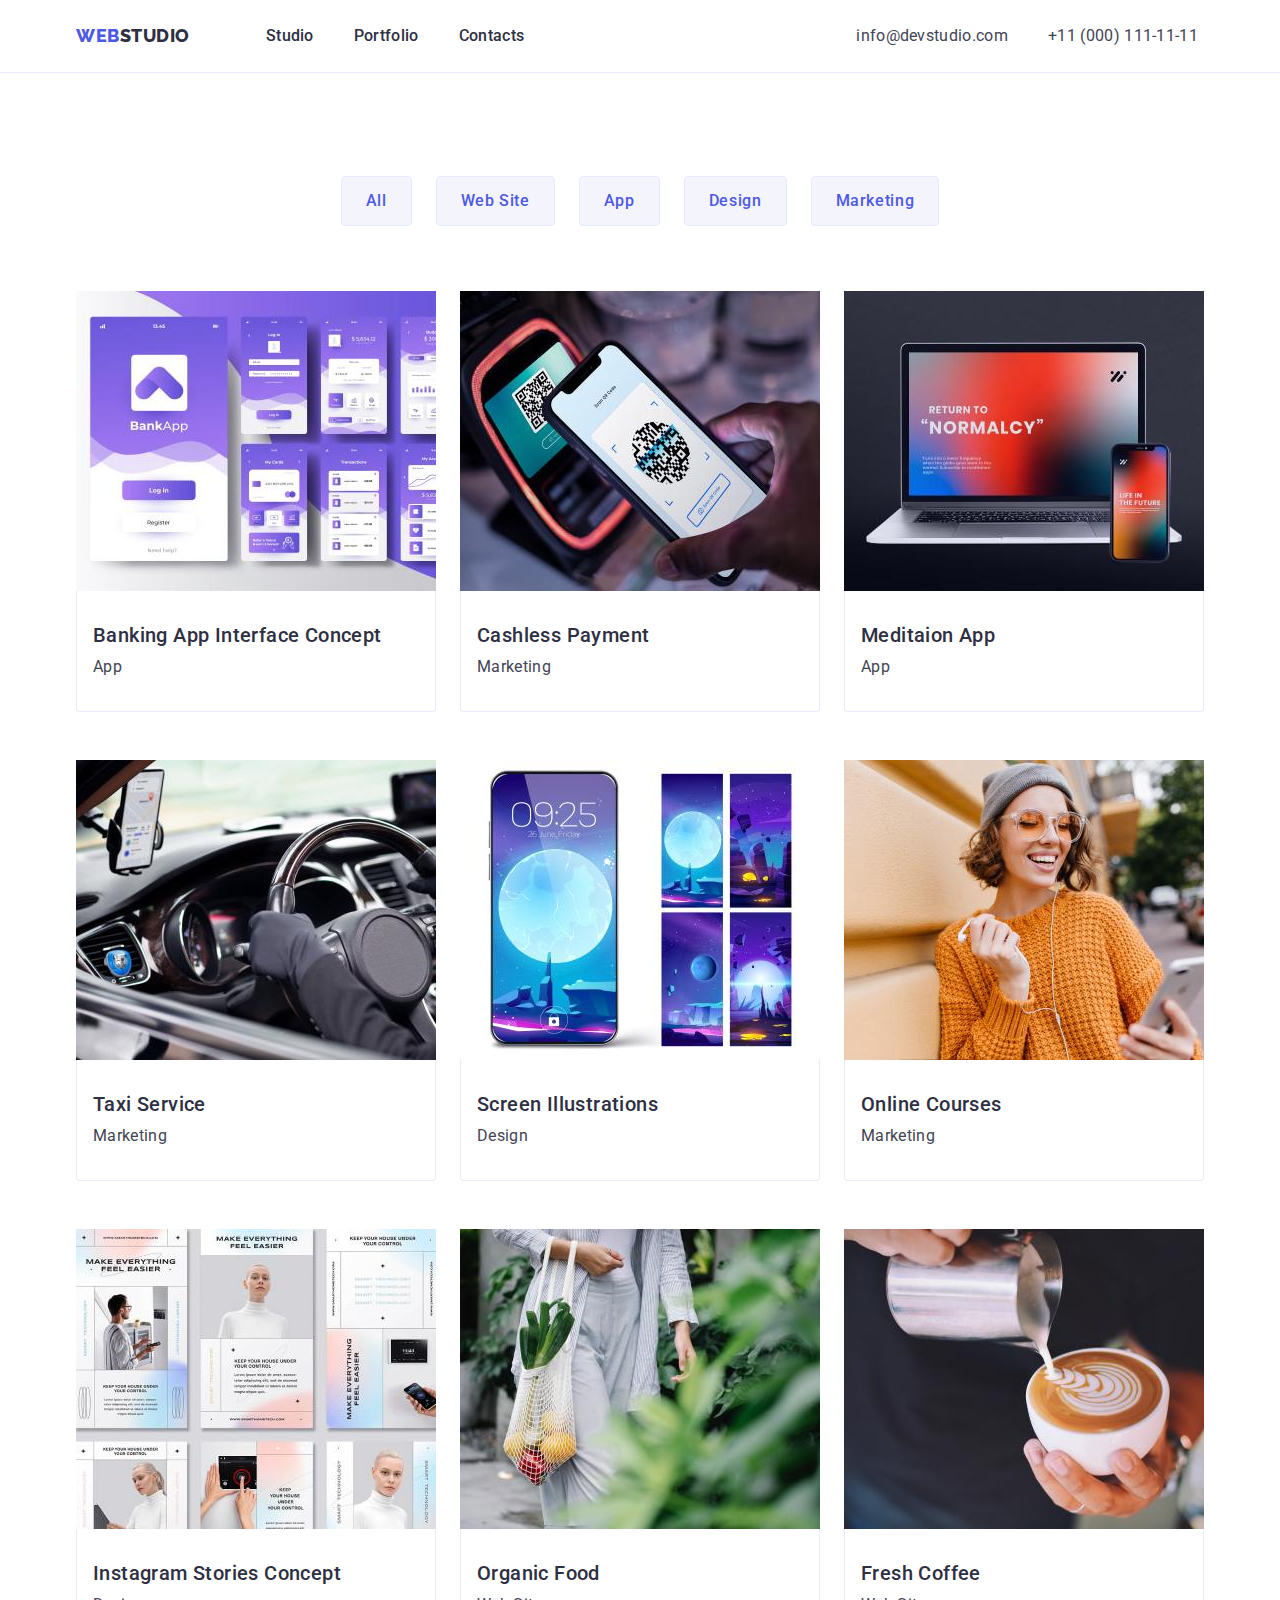
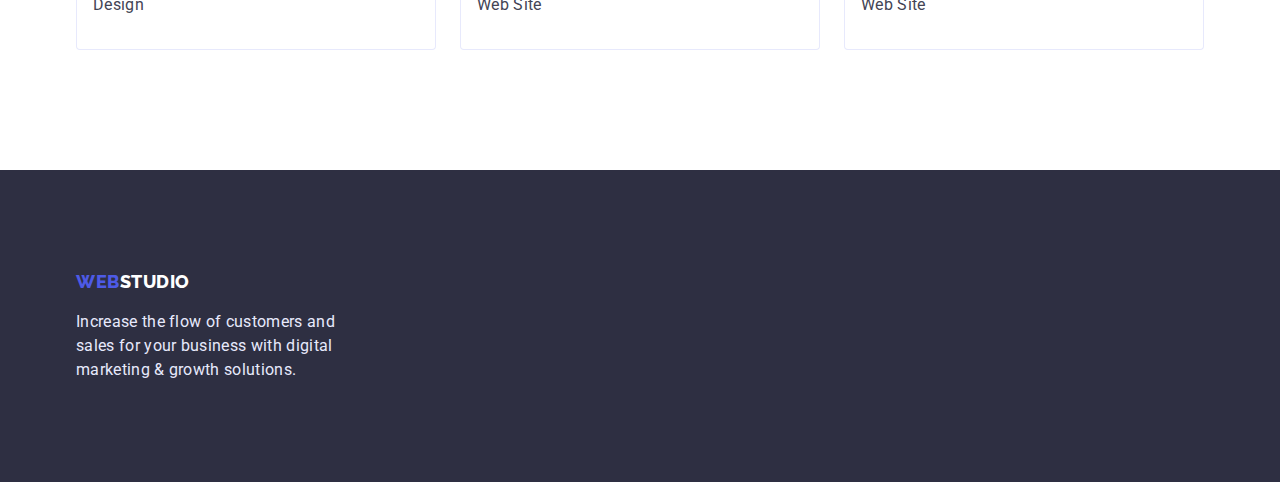
==== commit ff773a68: "some changes made in css" ====
--- a/portfolio.html
+++ b/portfolio.html
@@ -224,7 +224,7 @@
      <footer class="footer-logo-section">
       <div class="container">
         <a
-          class="logo"
+          class="logo second-logo"
           href="./index.html"
           ><span class="accent">Web</span
           ><span class="footer-logo">Studio</span></a
--- a/css/styles.css
+++ b/css/styles.css
@@ -65,8 +65,6 @@
 
 /* -------------------------------------Navigation section--------------------------------- */
 .header-section {
-  padding-top: 24px;
-  padding-bottom: 24px;
   background: var(--primary-white-color);
   border-bottom: 1px solid var(--button-border);
 }
@@ -280,14 +278,6 @@
   box-sizing: border-box;
   width: 360px;
   height: 300px;
-  background: linear-gradient(
-      0deg,
-      rgba(77, 90, 229, 0.1),
-      rgba(77, 90, 229, 0.1)
-    ),
-    url(monitor.jpg);
-  background-blend-mode: soft-light, normal;
-  border: 1px solid var(--button-border);
 }
 /*--------------------------- Team section--------------- */
 .team-section {
@@ -320,7 +310,6 @@
 }
 
 .card {
-  margin-bottom: 32px;
   display: block;
   max-width: 100%;
   height: auto;
@@ -365,6 +354,9 @@
   text-decoration: none;
   padding-top: 0;
   padding-bottom: 0;
+}
+.second-logo {
+  margin-bottom: 16px;
 }
 
 .footer-logo {
@@ -400,7 +392,6 @@
 }
 
 .nav-button-list {
-  padding-bottom: 65px;
   margin-left: auto;
   margin-right: auto;
   margin-bottom: 65px;
